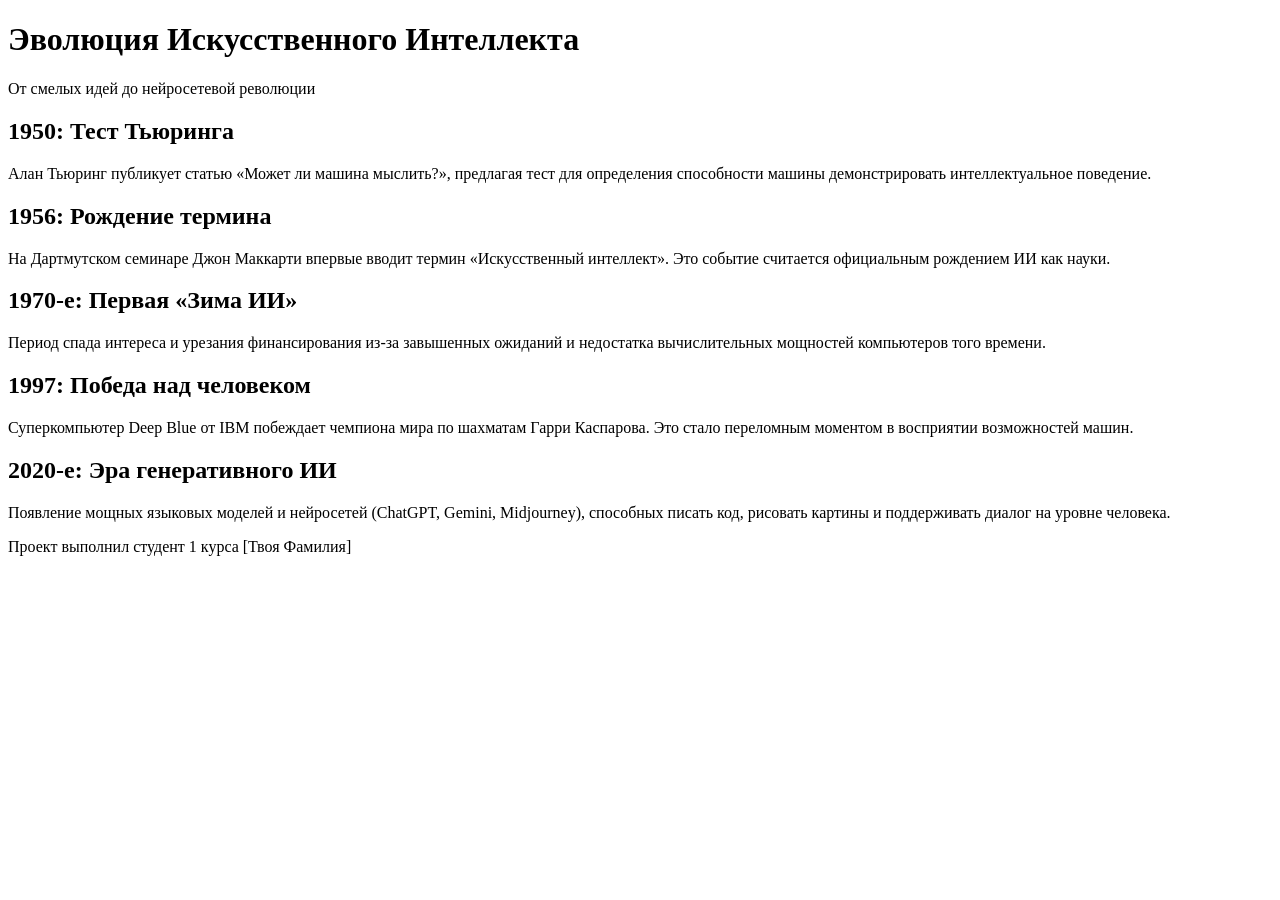
==== index.html @ 9e202b79 "Create index.html" ====
<!DOCTYPE html>
<html lang="ru">
<head>
    <meta charset="UTF-8">
    <meta name="viewport" content="width=device-width, initial-scale=1.0">
    <title>История Искусственного Интеллекта</title>
    <link rel="stylesheet" href="style.css">
    <link href="https://fonts.googleapis.com/css2?family=Montserrat:wght@400;700&display=swap" rel="stylesheet">
</head>
<body>
    <header>
        <h1>Эволюция Искусственного Интеллекта</h1>
        <p>От смелых идей до нейросетевой революции</p>
    </header>

    <main class="timeline">
        <div class="timeline-item">
            <div class="timeline-content">
                <h2>1950: Тест Тьюринга</h2>
                <p>Алан Тьюринг публикует статью «Может ли машина мыслить?», предлагая тест для определения способности машины демонстрировать интеллектуальное поведение.</p>
            </div>
        </div>

        <div class="timeline-item">
            <div class="timeline-content">
                <h2>1956: Рождение термина</h2>
                <p>На Дартмутском семинаре Джон Маккарти впервые вводит термин «Искусственный интеллект». Это событие считается официальным рождением ИИ как науки.</p>
            </div>
        </div>

        <div class="timeline-item">
            <div class="timeline-content">
                <h2>1970-е: Первая «Зима ИИ»</h2>
                <p>Период спада интереса и урезания финансирования из-за завышенных ожиданий и недостатка вычислительных мощностей компьютеров того времени.</p>
            </div>
        </div>

        <div class="timeline-item">
            <div class="timeline-content">
                <h2>1997: Победа над человеком</h2>
                <p>Суперкомпьютер Deep Blue от IBM побеждает чемпиона мира по шахматам Гарри Каспарова. Это стало переломным моментом в восприятии возможностей машин.</p>
            </div>
        </div>

        <div class="timeline-item">
            <div class="timeline-content">
                <h2>2020-е: Эра генеративного ИИ</h2>
                <p>Появление мощных языковых моделей и нейросетей (ChatGPT, Gemini, Midjourney), способных писать код, рисовать картины и поддерживать диалог на уровне человека.</p>
            </div>
        </div>
    </main>

    <footer>
        <p>Проект выполнил студент 1 курса [Твоя Фамилия]</p>
    </footer>

    <script src="script.js"></script>
</body>
</html>
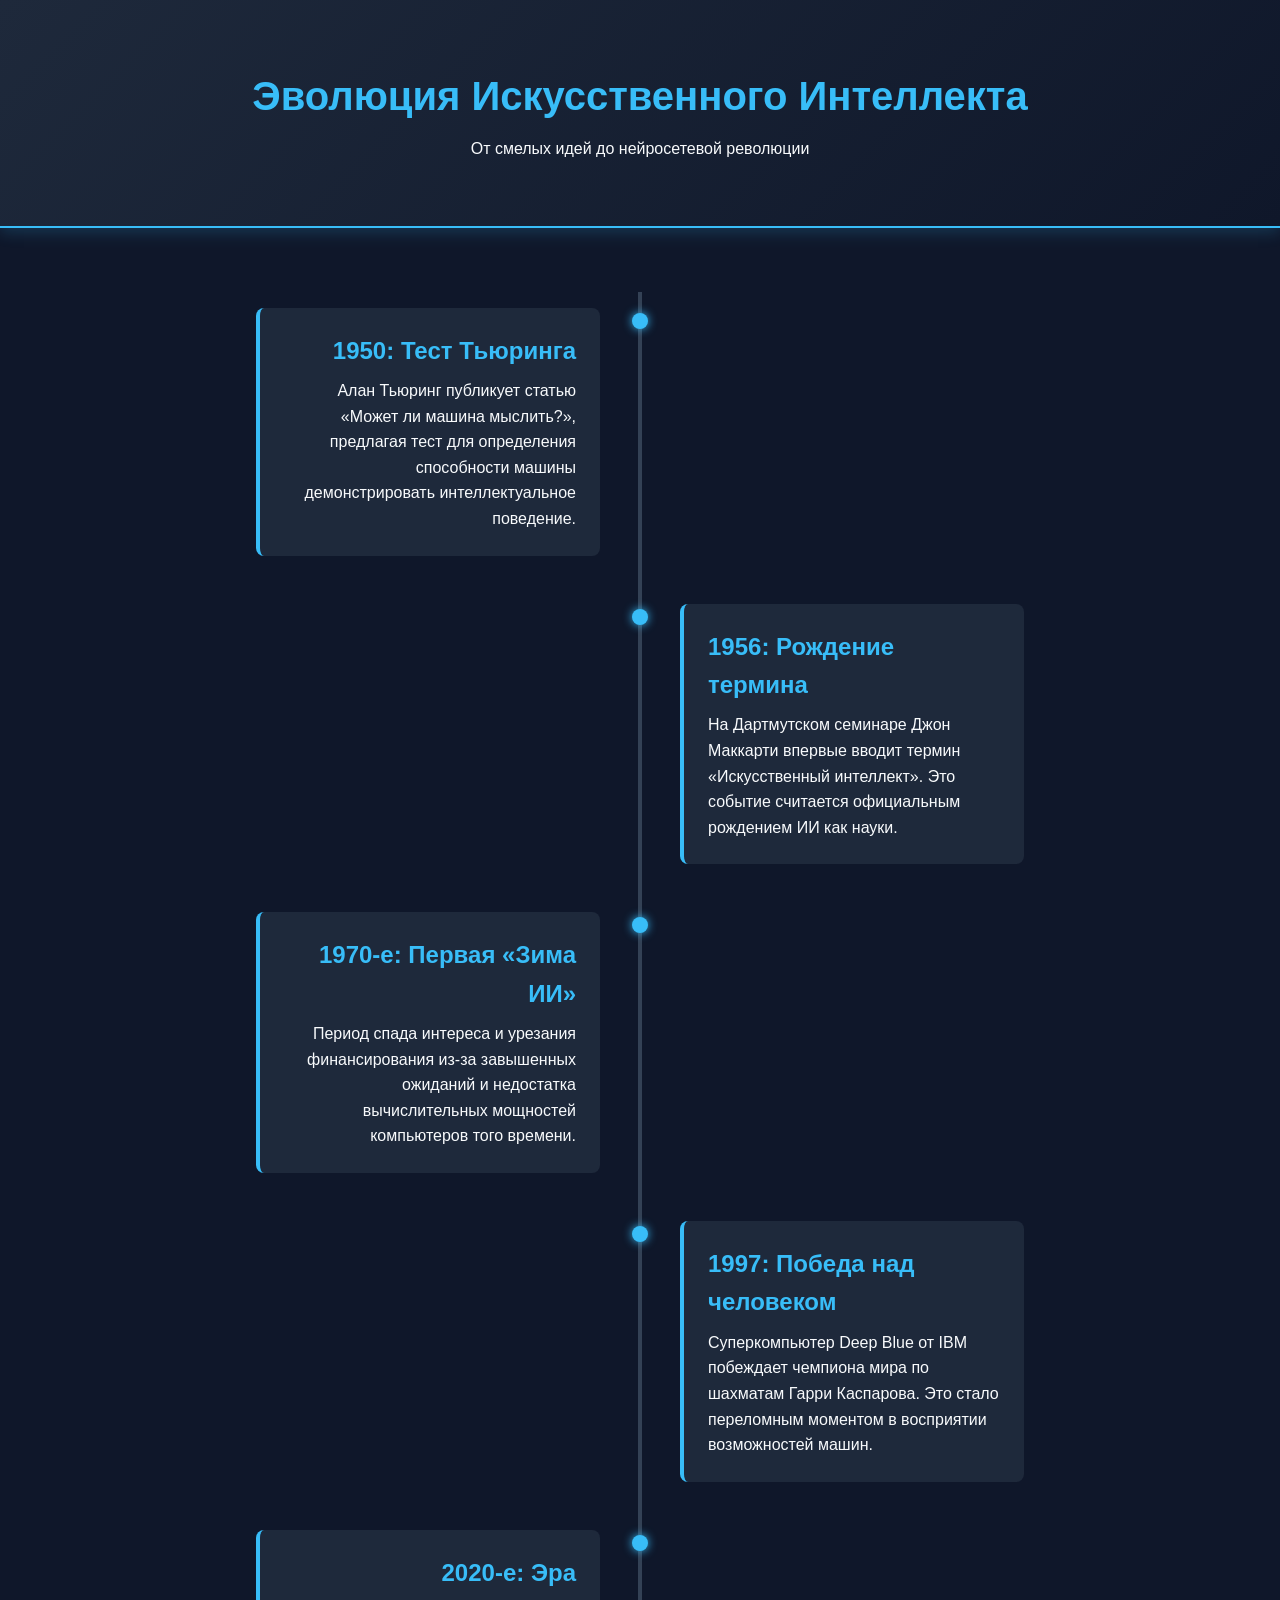
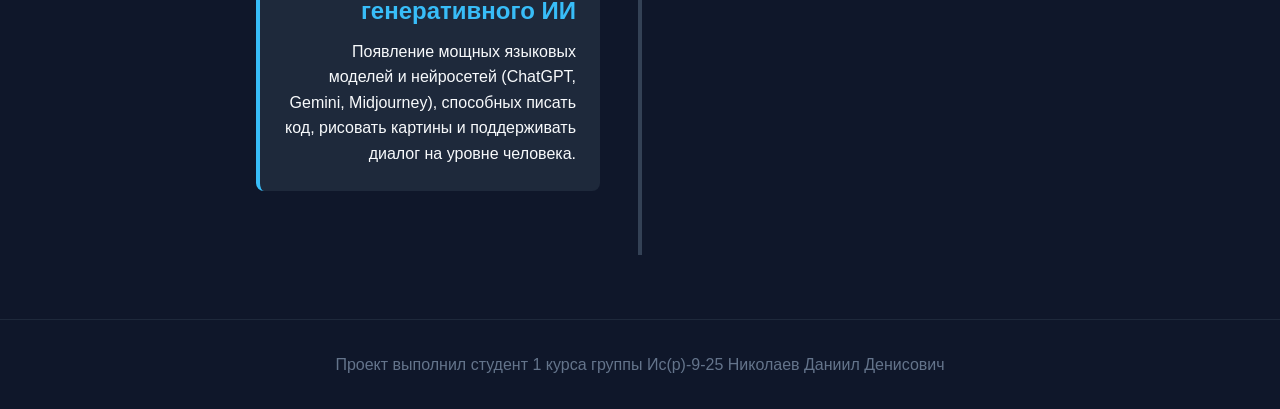
==== commit 35696bcf: "Update index.html" ====
--- a/index.html
+++ b/index.html
@@ -51,7 +51,7 @@
     </main>
 
     <footer>
-        <p>Проект выполнил студент 1 курса [Твоя Фамилия]</p>
+        <p>Проект выполнил студент 1 курса группы Ис(р)-9-25 Николаев Даниил Денисович</p>
     </footer>
 
     <script src="script.js"></script>
--- a/style.css
+++ b/style.css
@@ -0,0 +1,119 @@
+* {
+    margin: 0;
+    padding: 0;
+    box-sizing: border-box;
+}
+
+body {
+    font-family: 'Montserrat', sans-serif;
+    background-color: #0f172a; /* Темно-синий фон */
+    color: #f8fafc;
+    line-height: 1.6;
+}
+
+header {
+    text-align: center;
+    padding: 4rem 1rem;
+    background: linear-gradient(135deg, #1e293b, #0f172a);
+    border-bottom: 2px solid #38bdf8;
+    box-shadow: 0 4px 15px rgba(56, 189, 248, 0.2);
+}
+
+header h1 {
+    font-size: 2.5rem;
+    color: #38bdf8; /* Неоновый голубой */
+    margin-bottom: 0.5rem;
+}
+
+.timeline {
+    position: relative;
+    max-width: 800px;
+    margin: 4rem auto;
+    padding: 1rem;
+}
+
+/* Линия по центру */
+.timeline::before {
+    content: '';
+    position: absolute;
+    left: 20px;
+    top: 0;
+    bottom: 0;
+    width: 4px;
+    background: #334155;
+}
+
+.timeline-item {
+    position: relative;
+    margin-bottom: 3rem;
+    padding-left: 50px;
+    opacity: 0; /* Скрыто до появления при скролле */
+    transform: translateX(-50px);
+    transition: all 0.6s ease-out;
+}
+
+/* Точки на линии */
+.timeline-item::before {
+    content: '';
+    position: absolute;
+    left: 14px;
+    top: 5px;
+    width: 16px;
+    height: 16px;
+    background: #38bdf8;
+    border-radius: 50%;
+    box-shadow: 0 0 10px #38bdf8;
+}
+
+.timeline-content {
+    background: #1e293b;
+    padding: 1.5rem;
+    border-radius: 8px;
+    border-left: 4px solid #38bdf8;
+}
+
+.timeline-content h2 {
+    color: #38bdf8;
+    margin-bottom: 0.5rem;
+}
+
+/* Класс для анимации JS */
+.timeline-item.show {
+    opacity: 1;
+    transform: translateX(0);
+}
+
+footer {
+    text-align: center;
+    padding: 2rem;
+    background-color: #0f172a;
+    color: #64748b;
+    border-top: 1px solid #1e293b;
+}
+
+/* Адаптив для широких экранов */
+@media (min-width: 768px) {
+    .timeline::before {
+        left: 50%;
+        transform: translateX(-50%);
+    }
+    .timeline-item {
+        width: 50%;
+        padding-left: 0;
+        padding-right: 40px;
+        text-align: right;
+    }
+    .timeline-item:nth-child(even) {
+        left: 50%;
+        padding-right: 0;
+        padding-left: 40px;
+        text-align: left;
+    }
+    .timeline-item::before {
+        left: auto;
+        right: -8px;
+    }
+    .timeline-item:nth-child(even)::before {
+        left: -8px;
+    }
+}
